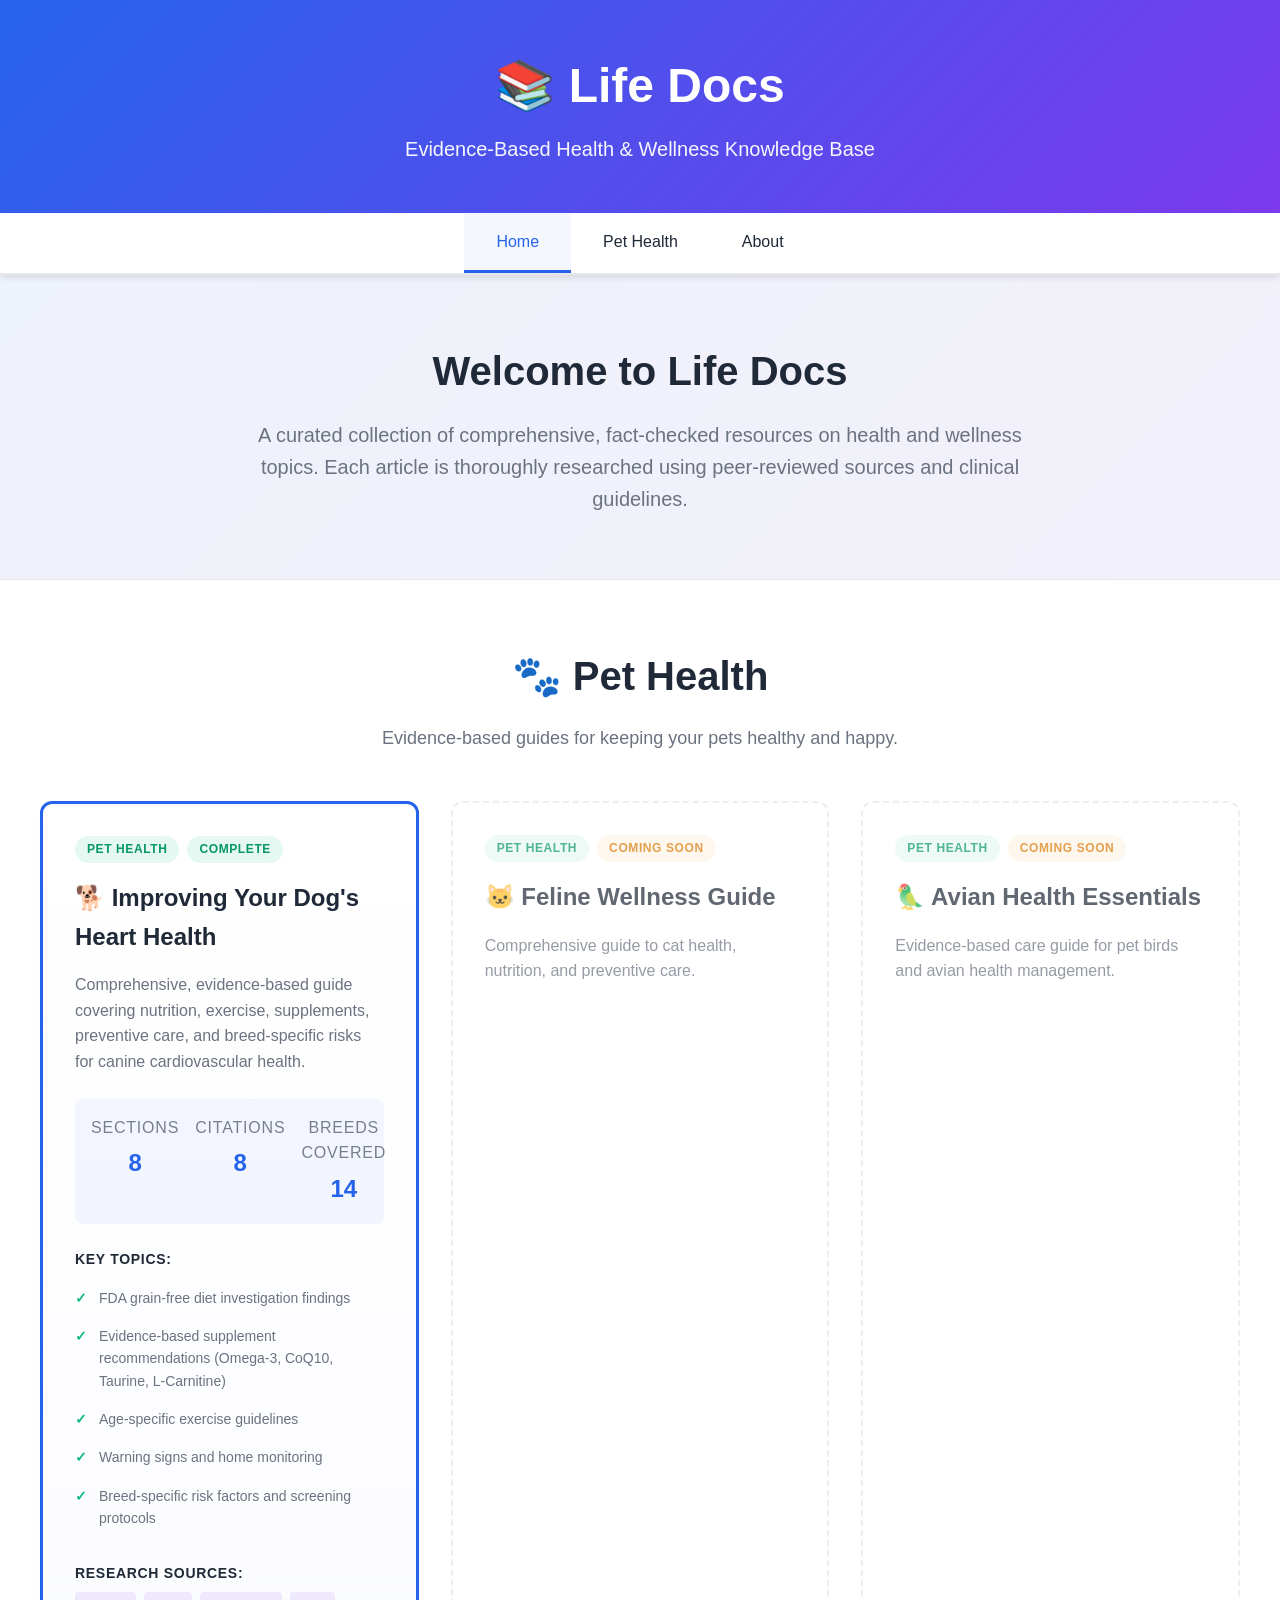
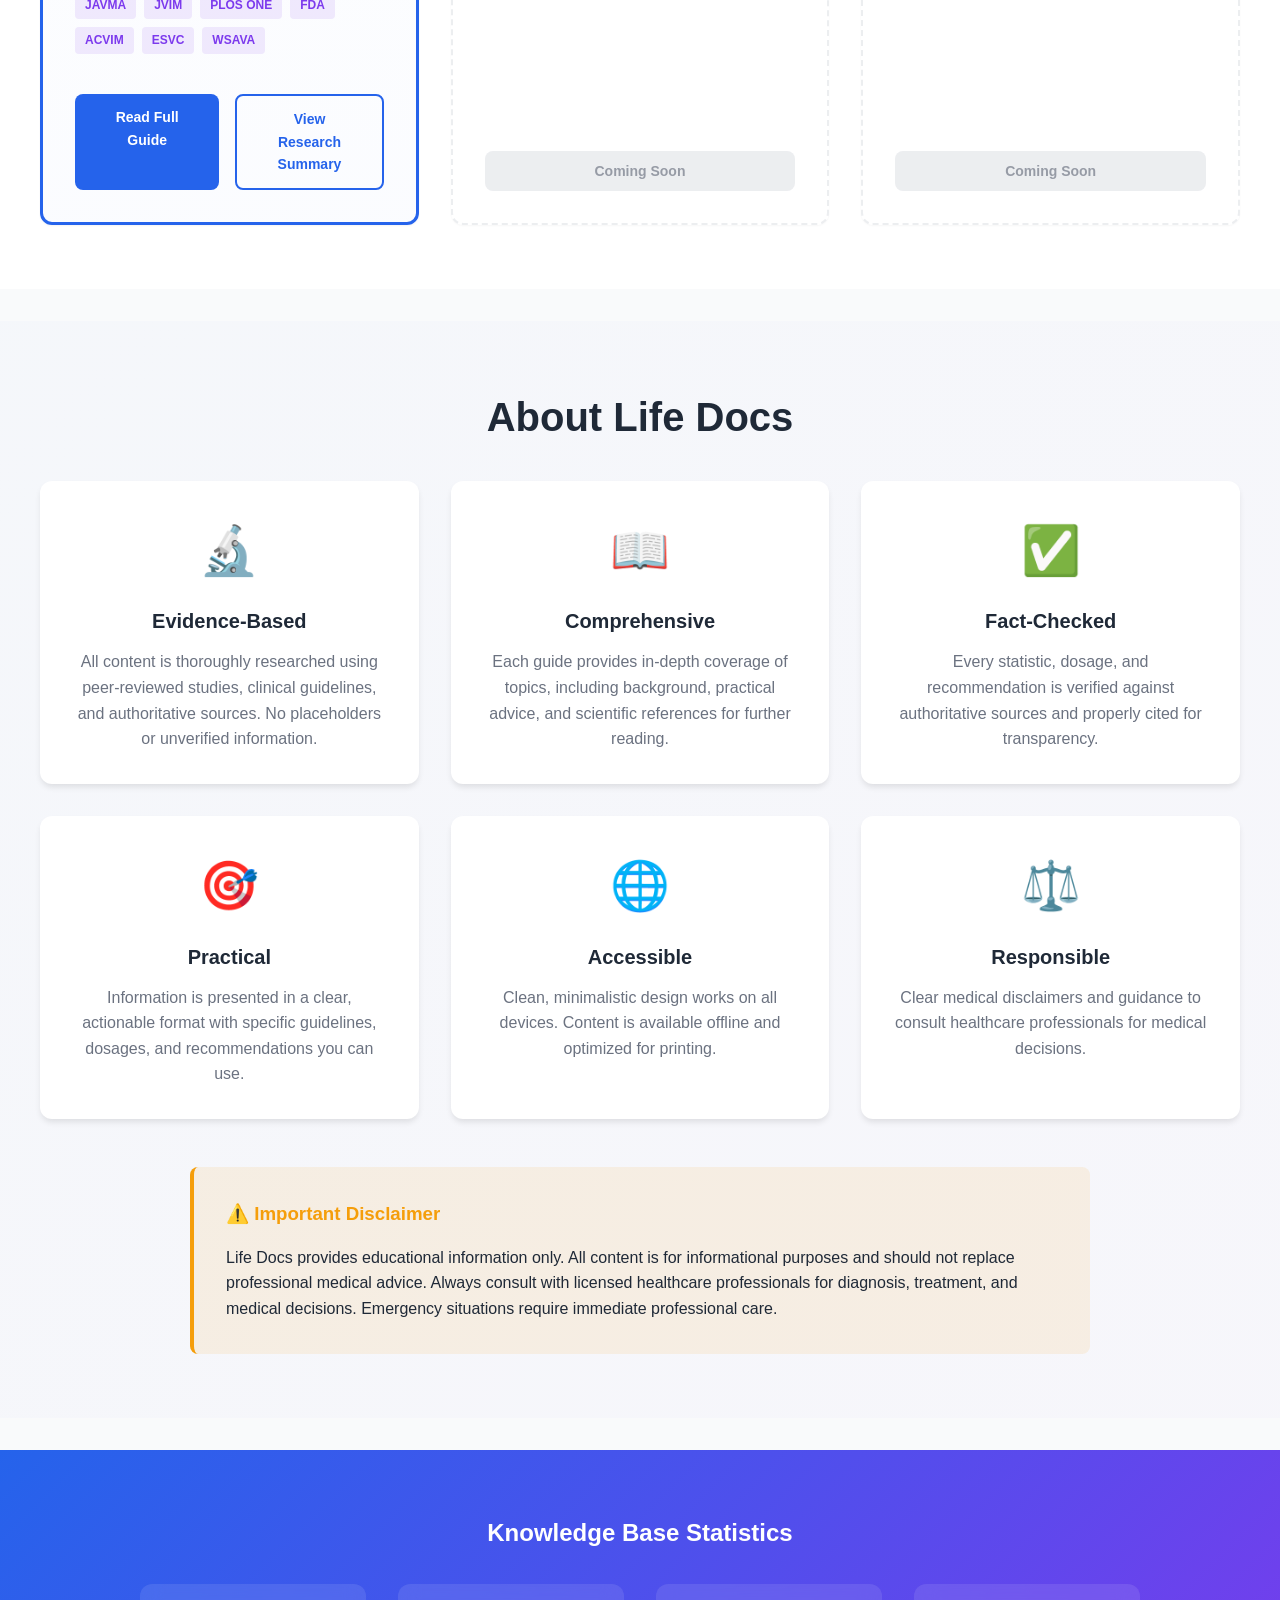
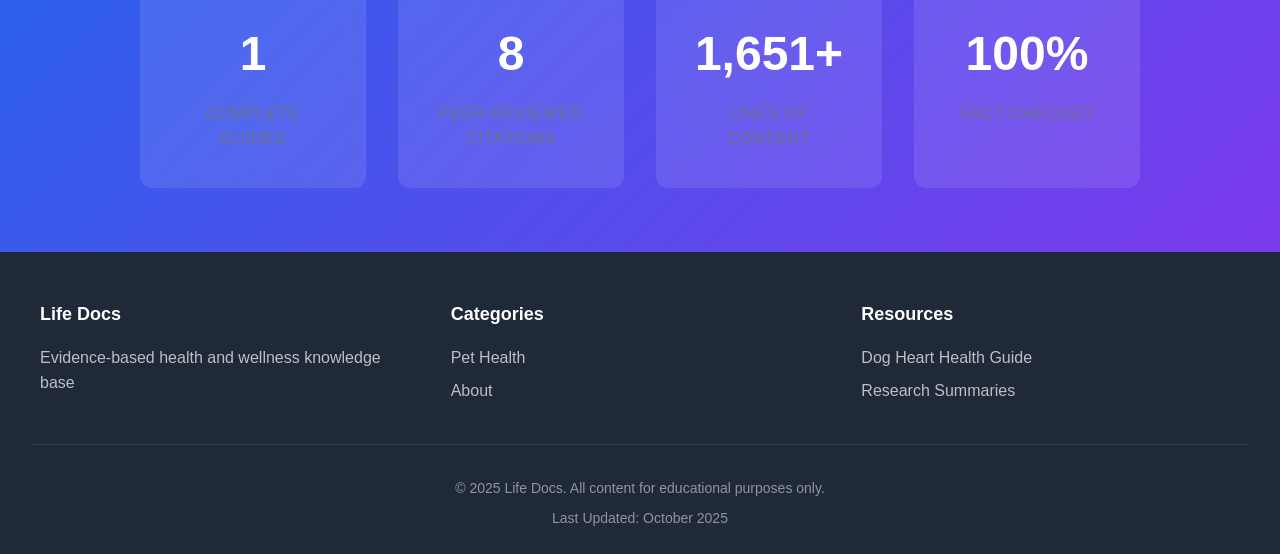
==== index.html @ c9ad9a9a "Add wiki-style homepage and GitHub Pages deployment workflow Co-authored-by: coder-bat <43714121+cod" ====
<!DOCTYPE html>
<html lang="en">
<head>
    <meta charset="UTF-8">
    <meta name="viewport" content="width=device-width, initial-scale=1.0">
    <title>Life Docs - Health & Wellness Knowledge Base</title>
    <link rel="stylesheet" href="wiki-styles.css">
</head>
<body>
    <header>
        <div class="header-content">
            <h1>📚 Life Docs</h1>
            <p class="tagline">Evidence-Based Health & Wellness Knowledge Base</p>
        </div>
    </header>

    <nav class="main-nav">
        <a href="#home" class="active">Home</a>
        <a href="#pet-health">Pet Health</a>
        <a href="#about">About</a>
    </nav>

    <main>
        <section id="home" class="hero">
            <div class="hero-content">
                <h2>Welcome to Life Docs</h2>
                <p>A curated collection of comprehensive, fact-checked resources on health and wellness topics. Each article is thoroughly researched using peer-reviewed sources and clinical guidelines.</p>
            </div>
        </section>

        <section id="pet-health" class="content-section">
            <h2>🐾 Pet Health</h2>
            <p class="section-intro">Evidence-based guides for keeping your pets healthy and happy.</p>
            
            <div class="wiki-grid">
                <article class="wiki-card featured">
                    <div class="card-header">
                        <span class="category-badge pet-health">Pet Health</span>
                        <span class="status-badge complete">Complete</span>
                    </div>
                    <h3>🐕 Improving Your Dog's Heart Health</h3>
                    <p class="card-description">
                        Comprehensive, evidence-based guide covering nutrition, exercise, supplements, preventive care, and breed-specific risks for canine cardiovascular health.
                    </p>
                    
                    <div class="card-stats">
                        <div class="stat">
                            <span class="stat-label">Sections</span>
                            <span class="stat-value">8</span>
                        </div>
                        <div class="stat">
                            <span class="stat-label">Citations</span>
                            <span class="stat-value">8</span>
                        </div>
                        <div class="stat">
                            <span class="stat-label">Breeds Covered</span>
                            <span class="stat-value">14</span>
                        </div>
                    </div>

                    <div class="card-highlights">
                        <h4>Key Topics:</h4>
                        <ul>
                            <li>FDA grain-free diet investigation findings</li>
                            <li>Evidence-based supplement recommendations (Omega-3, CoQ10, Taurine, L-Carnitine)</li>
                            <li>Age-specific exercise guidelines</li>
                            <li>Warning signs and home monitoring</li>
                            <li>Breed-specific risk factors and screening protocols</li>
                        </ul>
                    </div>

                    <div class="card-sources">
                        <h4>Research Sources:</h4>
                        <div class="source-tags">
                            <span class="source-tag">JAVMA</span>
                            <span class="source-tag">JVIM</span>
                            <span class="source-tag">PLOS ONE</span>
                            <span class="source-tag">FDA</span>
                            <span class="source-tag">ACVIM</span>
                            <span class="source-tag">ESVC</span>
                            <span class="source-tag">WSAVA</span>
                        </div>
                    </div>

                    <div class="card-actions">
                        <a href="dog-heart-health/index.html" class="btn btn-primary">Read Full Guide</a>
                        <a href="dog-heart-health/RESEARCH_SUMMARY.md" class="btn btn-secondary">View Research Summary</a>
                    </div>
                </article>

                <!-- Placeholder cards for future content -->
                <article class="wiki-card placeholder">
                    <div class="card-header">
                        <span class="category-badge pet-health">Pet Health</span>
                        <span class="status-badge upcoming">Coming Soon</span>
                    </div>
                    <h3>🐱 Feline Wellness Guide</h3>
                    <p class="card-description">
                        Comprehensive guide to cat health, nutrition, and preventive care.
                    </p>
                    <div class="card-actions">
                        <button class="btn btn-disabled" disabled>Coming Soon</button>
                    </div>
                </article>

                <article class="wiki-card placeholder">
                    <div class="card-header">
                        <span class="category-badge pet-health">Pet Health</span>
                        <span class="status-badge upcoming">Coming Soon</span>
                    </div>
                    <h3>🦜 Avian Health Essentials</h3>
                    <p class="card-description">
                        Evidence-based care guide for pet birds and avian health management.
                    </p>
                    <div class="card-actions">
                        <button class="btn btn-disabled" disabled>Coming Soon</button>
                    </div>
                </article>
            </div>
        </section>

        <section id="about" class="content-section about-section">
            <h2>About Life Docs</h2>
            
            <div class="about-grid">
                <div class="about-card">
                    <div class="about-icon">🔬</div>
                    <h3>Evidence-Based</h3>
                    <p>All content is thoroughly researched using peer-reviewed studies, clinical guidelines, and authoritative sources. No placeholders or unverified information.</p>
                </div>

                <div class="about-card">
                    <div class="about-icon">📖</div>
                    <h3>Comprehensive</h3>
                    <p>Each guide provides in-depth coverage of topics, including background, practical advice, and scientific references for further reading.</p>
                </div>

                <div class="about-card">
                    <div class="about-icon">✅</div>
                    <h3>Fact-Checked</h3>
                    <p>Every statistic, dosage, and recommendation is verified against authoritative sources and properly cited for transparency.</p>
                </div>

                <div class="about-card">
                    <div class="about-icon">🎯</div>
                    <h3>Practical</h3>
                    <p>Information is presented in a clear, actionable format with specific guidelines, dosages, and recommendations you can use.</p>
                </div>

                <div class="about-card">
                    <div class="about-icon">🌐</div>
                    <h3>Accessible</h3>
                    <p>Clean, minimalistic design works on all devices. Content is available offline and optimized for printing.</p>
                </div>

                <div class="about-card">
                    <div class="about-icon">⚖️</div>
                    <h3>Responsible</h3>
                    <p>Clear medical disclaimers and guidance to consult healthcare professionals for medical decisions.</p>
                </div>
            </div>

            <div class="about-disclaimer">
                <h3>⚠️ Important Disclaimer</h3>
                <p>Life Docs provides educational information only. All content is for informational purposes and should not replace professional medical advice. Always consult with licensed healthcare professionals for diagnosis, treatment, and medical decisions. Emergency situations require immediate professional care.</p>
            </div>
        </section>

        <section class="stats-section">
            <h2>Knowledge Base Statistics</h2>
            <div class="stats-grid">
                <div class="stat-card">
                    <div class="stat-number">1</div>
                    <div class="stat-label">Complete Guides</div>
                </div>
                <div class="stat-card">
                    <div class="stat-number">8</div>
                    <div class="stat-label">Peer-Reviewed Citations</div>
                </div>
                <div class="stat-card">
                    <div class="stat-number">1,651+</div>
                    <div class="stat-label">Lines of Content</div>
                </div>
                <div class="stat-card">
                    <div class="stat-number">100%</div>
                    <div class="stat-label">Fact-Checked</div>
                </div>
            </div>
        </section>
    </main>

    <footer>
        <div class="footer-content">
            <div class="footer-section">
                <h4>Life Docs</h4>
                <p>Evidence-based health and wellness knowledge base</p>
            </div>
            <div class="footer-section">
                <h4>Categories</h4>
                <ul>
                    <li><a href="#pet-health">Pet Health</a></li>
                    <li><a href="#about">About</a></li>
                </ul>
            </div>
            <div class="footer-section">
                <h4>Resources</h4>
                <ul>
                    <li><a href="dog-heart-health/index.html">Dog Heart Health Guide</a></li>
                    <li><a href="dog-heart-health/RESEARCH_SUMMARY.md">Research Summaries</a></li>
                </ul>
            </div>
        </div>
        <div class="footer-bottom">
            <p>&copy; 2025 Life Docs. All content for educational purposes only.</p>
            <p>Last Updated: October 2025</p>
        </div>
    </footer>
</body>
</html>
---- wiki-styles.css ----
/* Global Styles */
* {
    margin: 0;
    padding: 0;
    box-sizing: border-box;
}

:root {
    --primary-color: #2563eb;
    --primary-dark: #1e40af;
    --secondary-color: #7c3aed;
    --accent-color: #10b981;
    --warning-color: #f59e0b;
    --danger-color: #ef4444;
    --text-color: #1f2937;
    --text-light: #6b7280;
    --bg-color: #f9fafb;
    --white: #ffffff;
    --border-color: #e5e7eb;
    --shadow-sm: 0 1px 2px 0 rgba(0, 0, 0, 0.05);
    --shadow-md: 0 4px 6px -1px rgba(0, 0, 0, 0.1);
    --shadow-lg: 0 10px 15px -3px rgba(0, 0, 0, 0.1);
    --shadow-xl: 0 20px 25px -5px rgba(0, 0, 0, 0.1);
}

body {
    font-family: -apple-system, BlinkMacSystemFont, 'Segoe UI', Roboto, 'Helvetica Neue', Arial, sans-serif;
    line-height: 1.6;
    color: var(--text-color);
    background-color: var(--bg-color);
    font-size: 16px;
}

/* Header */
header {
    background: linear-gradient(135deg, var(--primary-color), var(--secondary-color));
    color: var(--white);
    padding: 3rem 2rem;
    text-align: center;
    box-shadow: var(--shadow-lg);
}

.header-content h1 {
    font-size: 3rem;
    margin-bottom: 0.5rem;
    font-weight: 700;
}

.tagline {
    font-size: 1.25rem;
    opacity: 0.95;
    font-weight: 300;
}

/* Navigation */
.main-nav {
    background-color: var(--white);
    padding: 0;
    box-shadow: var(--shadow-md);
    position: sticky;
    top: 0;
    z-index: 100;
    display: flex;
    justify-content: center;
    border-bottom: 2px solid var(--border-color);
}

.main-nav a {
    color: var(--text-color);
    text-decoration: none;
    padding: 1rem 2rem;
    border-bottom: 3px solid transparent;
    transition: all 0.3s ease;
    font-weight: 500;
}

.main-nav a:hover,
.main-nav a.active {
    color: var(--primary-color);
    border-bottom-color: var(--primary-color);
    background-color: rgba(37, 99, 235, 0.05);
}

/* Main Content */
main {
    max-width: 1400px;
    margin: 0 auto;
    padding: 0;
}

/* Hero Section */
.hero {
    background: linear-gradient(135deg, rgba(37, 99, 235, 0.05), rgba(124, 58, 237, 0.05));
    padding: 4rem 2rem;
    text-align: center;
    border-bottom: 1px solid var(--border-color);
}

.hero-content h2 {
    font-size: 2.5rem;
    color: var(--text-color);
    margin-bottom: 1rem;
}

.hero-content p {
    font-size: 1.25rem;
    color: var(--text-light);
    max-width: 800px;
    margin: 0 auto;
}

/* Content Sections */
.content-section {
    padding: 4rem 2rem;
    background-color: var(--white);
    margin-bottom: 2rem;
}

.content-section h2 {
    font-size: 2.5rem;
    color: var(--text-color);
    margin-bottom: 1rem;
    text-align: center;
}

.section-intro {
    text-align: center;
    font-size: 1.125rem;
    color: var(--text-light);
    margin-bottom: 3rem;
    max-width: 800px;
    margin-left: auto;
    margin-right: auto;
}

/* Wiki Grid */
.wiki-grid {
    display: grid;
    grid-template-columns: repeat(auto-fit, minmax(350px, 1fr));
    gap: 2rem;
    max-width: 1200px;
    margin: 0 auto;
}

/* Wiki Cards */
.wiki-card {
    background-color: var(--white);
    border: 2px solid var(--border-color);
    border-radius: 12px;
    padding: 2rem;
    transition: all 0.3s ease;
    box-shadow: var(--shadow-sm);
    display: flex;
    flex-direction: column;
}

.wiki-card:hover {
    transform: translateY(-5px);
    box-shadow: var(--shadow-xl);
    border-color: var(--primary-color);
}

.wiki-card.featured {
    border-color: var(--primary-color);
    border-width: 3px;
    background: linear-gradient(to bottom, var(--white), rgba(37, 99, 235, 0.02));
}

.wiki-card.placeholder {
    opacity: 0.7;
    border-style: dashed;
}

.wiki-card.placeholder:hover {
    transform: none;
}

/* Card Header */
.card-header {
    display: flex;
    gap: 0.5rem;
    margin-bottom: 1rem;
    flex-wrap: wrap;
}

.category-badge,
.status-badge {
    display: inline-block;
    padding: 0.25rem 0.75rem;
    border-radius: 9999px;
    font-size: 0.75rem;
    font-weight: 600;
    text-transform: uppercase;
    letter-spacing: 0.05em;
}

.category-badge.pet-health {
    background-color: rgba(16, 185, 129, 0.1);
    color: #059669;
}

.status-badge.complete {
    background-color: rgba(16, 185, 129, 0.1);
    color: #059669;
}

.status-badge.upcoming {
    background-color: rgba(245, 158, 11, 0.1);
    color: #d97706;
}

/* Card Content */
.wiki-card h3 {
    font-size: 1.5rem;
    color: var(--text-color);
    margin-bottom: 1rem;
}

.card-description {
    color: var(--text-light);
    margin-bottom: 1.5rem;
    line-height: 1.6;
}

/* Card Stats */
.card-stats {
    display: grid;
    grid-template-columns: repeat(3, 1fr);
    gap: 1rem;
    margin-bottom: 1.5rem;
    padding: 1rem;
    background-color: rgba(37, 99, 235, 0.05);
    border-radius: 8px;
}

.stat {
    text-align: center;
}

.stat-label {
    display: block;
    font-size: 0.75rem;
    color: var(--text-light);
    text-transform: uppercase;
    letter-spacing: 0.05em;
    margin-bottom: 0.25rem;
}

.stat-value {
    display: block;
    font-size: 1.5rem;
    font-weight: 700;
    color: var(--primary-color);
}

/* Card Highlights */
.card-highlights {
    margin-bottom: 1.5rem;
}

.card-highlights h4 {
    font-size: 0.875rem;
    color: var(--text-color);
    margin-bottom: 0.5rem;
    text-transform: uppercase;
    letter-spacing: 0.05em;
}

.card-highlights ul {
    list-style: none;
    padding: 0;
}

.card-highlights li {
    padding: 0.5rem 0;
    padding-left: 1.5rem;
    position: relative;
    color: var(--text-light);
    font-size: 0.875rem;
}

.card-highlights li::before {
    content: "✓";
    position: absolute;
    left: 0;
    color: var(--accent-color);
    font-weight: 700;
}

/* Card Sources */
.card-sources {
    margin-bottom: 1.5rem;
}

.card-sources h4 {
    font-size: 0.875rem;
    color: var(--text-color);
    margin-bottom: 0.5rem;
    text-transform: uppercase;
    letter-spacing: 0.05em;
}

.source-tags {
    display: flex;
    flex-wrap: wrap;
    gap: 0.5rem;
}

.source-tag {
    display: inline-block;
    padding: 0.25rem 0.625rem;
    background-color: rgba(124, 58, 237, 0.1);
    color: var(--secondary-color);
    border-radius: 4px;
    font-size: 0.75rem;
    font-weight: 600;
}

/* Card Actions */
.card-actions {
    display: flex;
    gap: 1rem;
    margin-top: auto;
    padding-top: 1rem;
}

.btn {
    flex: 1;
    padding: 0.75rem 1.5rem;
    border-radius: 8px;
    text-decoration: none;
    text-align: center;
    font-weight: 600;
    transition: all 0.3s ease;
    border: none;
    cursor: pointer;
    font-size: 0.875rem;
}

.btn-primary {
    background-color: var(--primary-color);
    color: var(--white);
}

.btn-primary:hover {
    background-color: var(--primary-dark);
    transform: translateY(-2px);
    box-shadow: var(--shadow-md);
}

.btn-secondary {
    background-color: transparent;
    color: var(--primary-color);
    border: 2px solid var(--primary-color);
}

.btn-secondary:hover {
    background-color: var(--primary-color);
    color: var(--white);
}

.btn-disabled {
    background-color: var(--border-color);
    color: var(--text-light);
    cursor: not-allowed;
}

/* About Section */
.about-section {
    background: linear-gradient(135deg, rgba(37, 99, 235, 0.02), rgba(124, 58, 237, 0.02));
}

.about-grid {
    display: grid;
    grid-template-columns: repeat(auto-fit, minmax(300px, 1fr));
    gap: 2rem;
    max-width: 1200px;
    margin: 2rem auto;
}

.about-card {
    background-color: var(--white);
    padding: 2rem;
    border-radius: 12px;
    text-align: center;
    box-shadow: var(--shadow-md);
    transition: all 0.3s ease;
}

.about-card:hover {
    transform: translateY(-5px);
    box-shadow: var(--shadow-xl);
}

.about-icon {
    font-size: 3rem;
    margin-bottom: 1rem;
}

.about-card h3 {
    font-size: 1.25rem;
    color: var(--text-color);
    margin-bottom: 0.75rem;
}

.about-card p {
    color: var(--text-light);
    line-height: 1.6;
}

.about-disclaimer {
    max-width: 900px;
    margin: 3rem auto 0;
    padding: 2rem;
    background-color: rgba(245, 158, 11, 0.1);
    border-left: 4px solid var(--warning-color);
    border-radius: 8px;
}

.about-disclaimer h3 {
    color: var(--warning-color);
    margin-bottom: 1rem;
}

.about-disclaimer p {
    color: var(--text-color);
    line-height: 1.6;
}

/* Stats Section */
.stats-section {
    padding: 4rem 2rem;
    background: linear-gradient(135deg, var(--primary-color), var(--secondary-color));
    color: var(--white);
    text-align: center;
}

.stats-section h2 {
    color: var(--white);
    margin-bottom: 2rem;
}

.stats-grid {
    display: grid;
    grid-template-columns: repeat(auto-fit, minmax(200px, 1fr));
    gap: 2rem;
    max-width: 1000px;
    margin: 0 auto;
}

.stat-card {
    background-color: rgba(255, 255, 255, 0.1);
    padding: 2rem;
    border-radius: 12px;
    backdrop-filter: blur(10px);
    transition: all 0.3s ease;
}

.stat-card:hover {
    background-color: rgba(255, 255, 255, 0.2);
    transform: translateY(-5px);
}

.stat-number {
    font-size: 3rem;
    font-weight: 700;
    margin-bottom: 0.5rem;
}

.stat-label {
    font-size: 1rem;
    opacity: 0.9;
}

/* Footer */
footer {
    background-color: var(--text-color);
    color: var(--white);
    padding: 3rem 2rem 1rem;
}

.footer-content {
    display: grid;
    grid-template-columns: repeat(auto-fit, minmax(250px, 1fr));
    gap: 2rem;
    max-width: 1200px;
    margin: 0 auto 2rem;
}

.footer-section h4 {
    font-size: 1.125rem;
    margin-bottom: 1rem;
    color: var(--white);
}

.footer-section p {
    color: rgba(255, 255, 255, 0.7);
    line-height: 1.6;
}

.footer-section ul {
    list-style: none;
    padding: 0;
}

.footer-section li {
    margin-bottom: 0.5rem;
}

.footer-section a {
    color: rgba(255, 255, 255, 0.7);
    text-decoration: none;
    transition: color 0.3s ease;
}

.footer-section a:hover {
    color: var(--white);
}

.footer-bottom {
    text-align: center;
    padding-top: 2rem;
    border-top: 1px solid rgba(255, 255, 255, 0.1);
}

.footer-bottom p {
    color: rgba(255, 255, 255, 0.5);
    font-size: 0.875rem;
    margin-bottom: 0.5rem;
}

/* Responsive Design */
@media (max-width: 768px) {
    .header-content h1 {
        font-size: 2rem;
    }

    .tagline {
        font-size: 1rem;
    }

    .main-nav {
        flex-direction: column;
    }

    .main-nav a {
        text-align: center;
        border-bottom: 1px solid var(--border-color);
    }

    .hero-content h2 {
        font-size: 2rem;
    }

    .hero-content p {
        font-size: 1rem;
    }

    .content-section {
        padding: 2rem 1rem;
    }

    .content-section h2 {
        font-size: 2rem;
    }

    .wiki-grid {
        grid-template-columns: 1fr;
    }

    .card-stats {
        grid-template-columns: 1fr;
    }

    .card-actions {
        flex-direction: column;
    }

    .about-grid {
        grid-template-columns: 1fr;
    }

    .stats-grid {
        grid-template-columns: repeat(2, 1fr);
    }

    .footer-content {
        grid-template-columns: 1fr;
    }
}

@media (max-width: 480px) {
    .header-content h1 {
        font-size: 1.75rem;
    }

    .hero {
        padding: 2rem 1rem;
    }

    .stats-grid {
        grid-template-columns: 1fr;
    }
}

/* Print Styles */
@media print {
    header,
    .main-nav,
    footer {
        display: none;
    }

    .wiki-card {
        page-break-inside: avoid;
        box-shadow: none;
        border: 1px solid var(--border-color);
    }
}
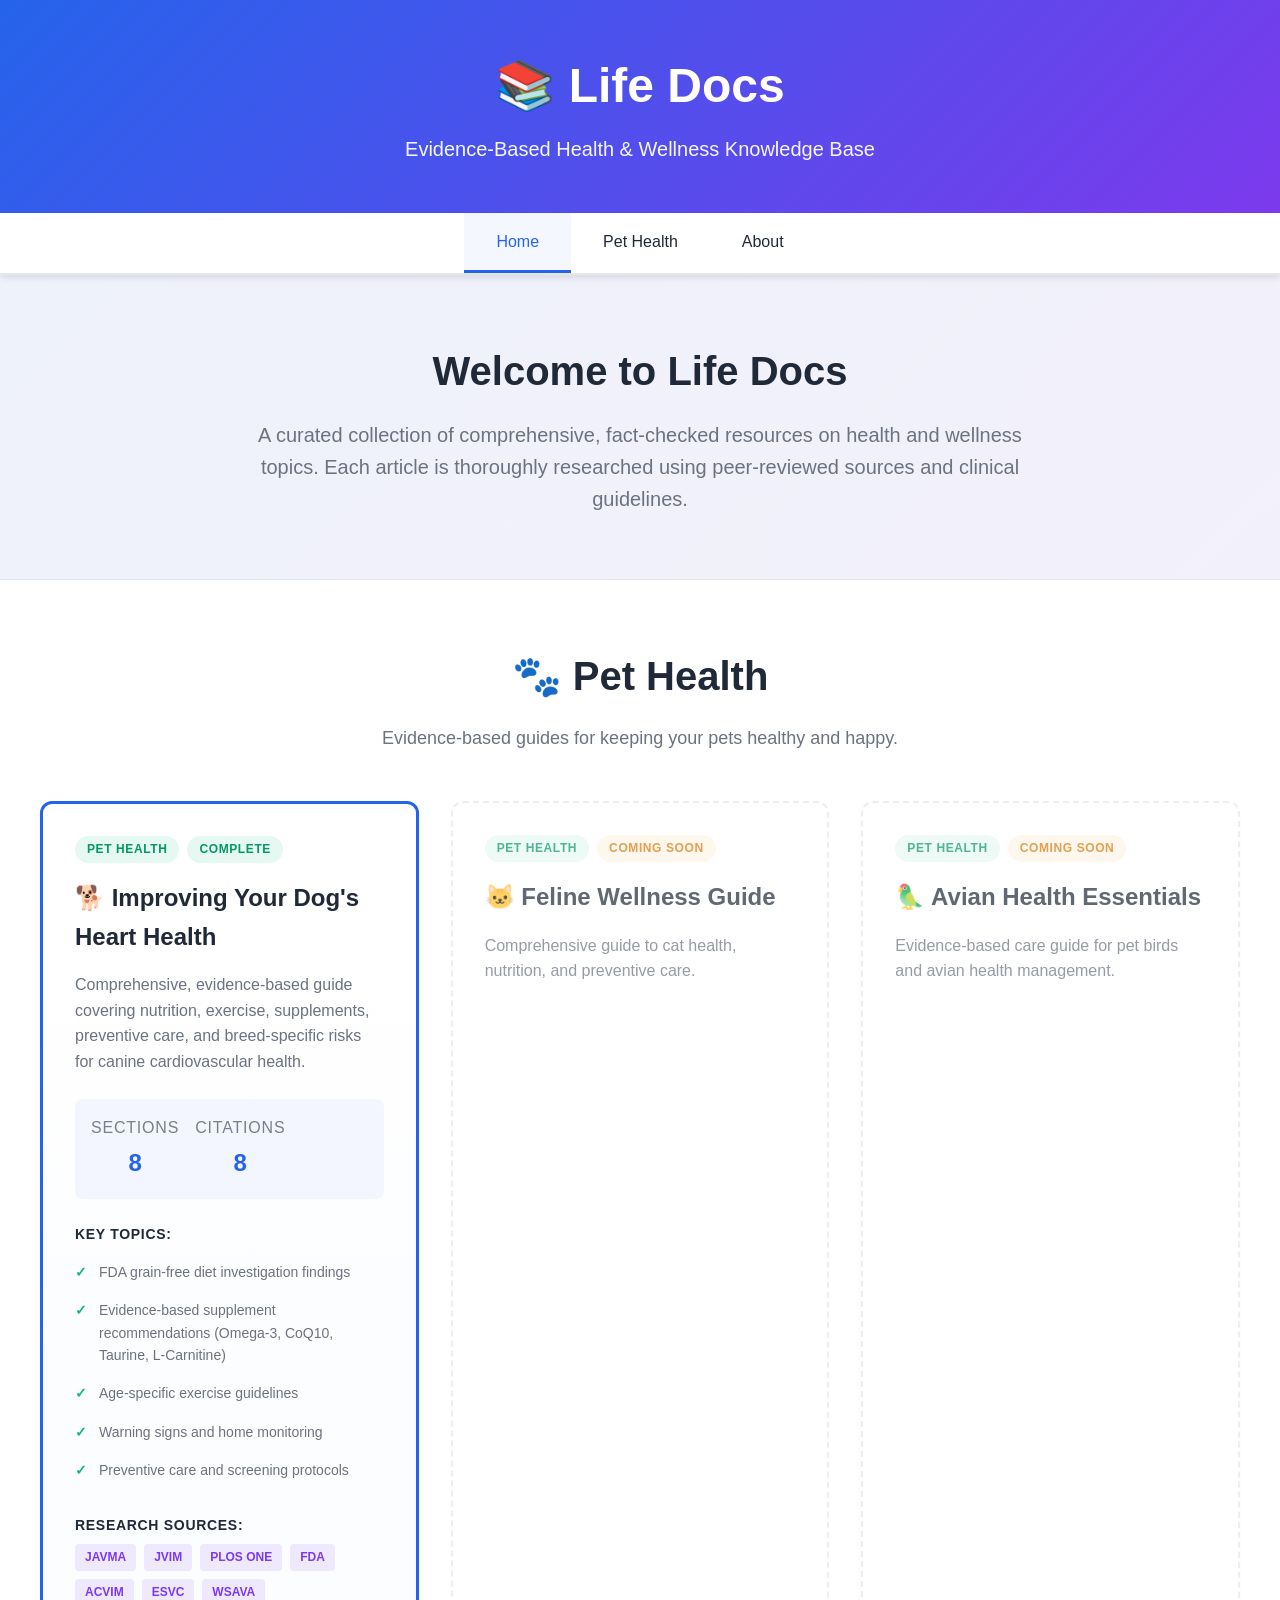
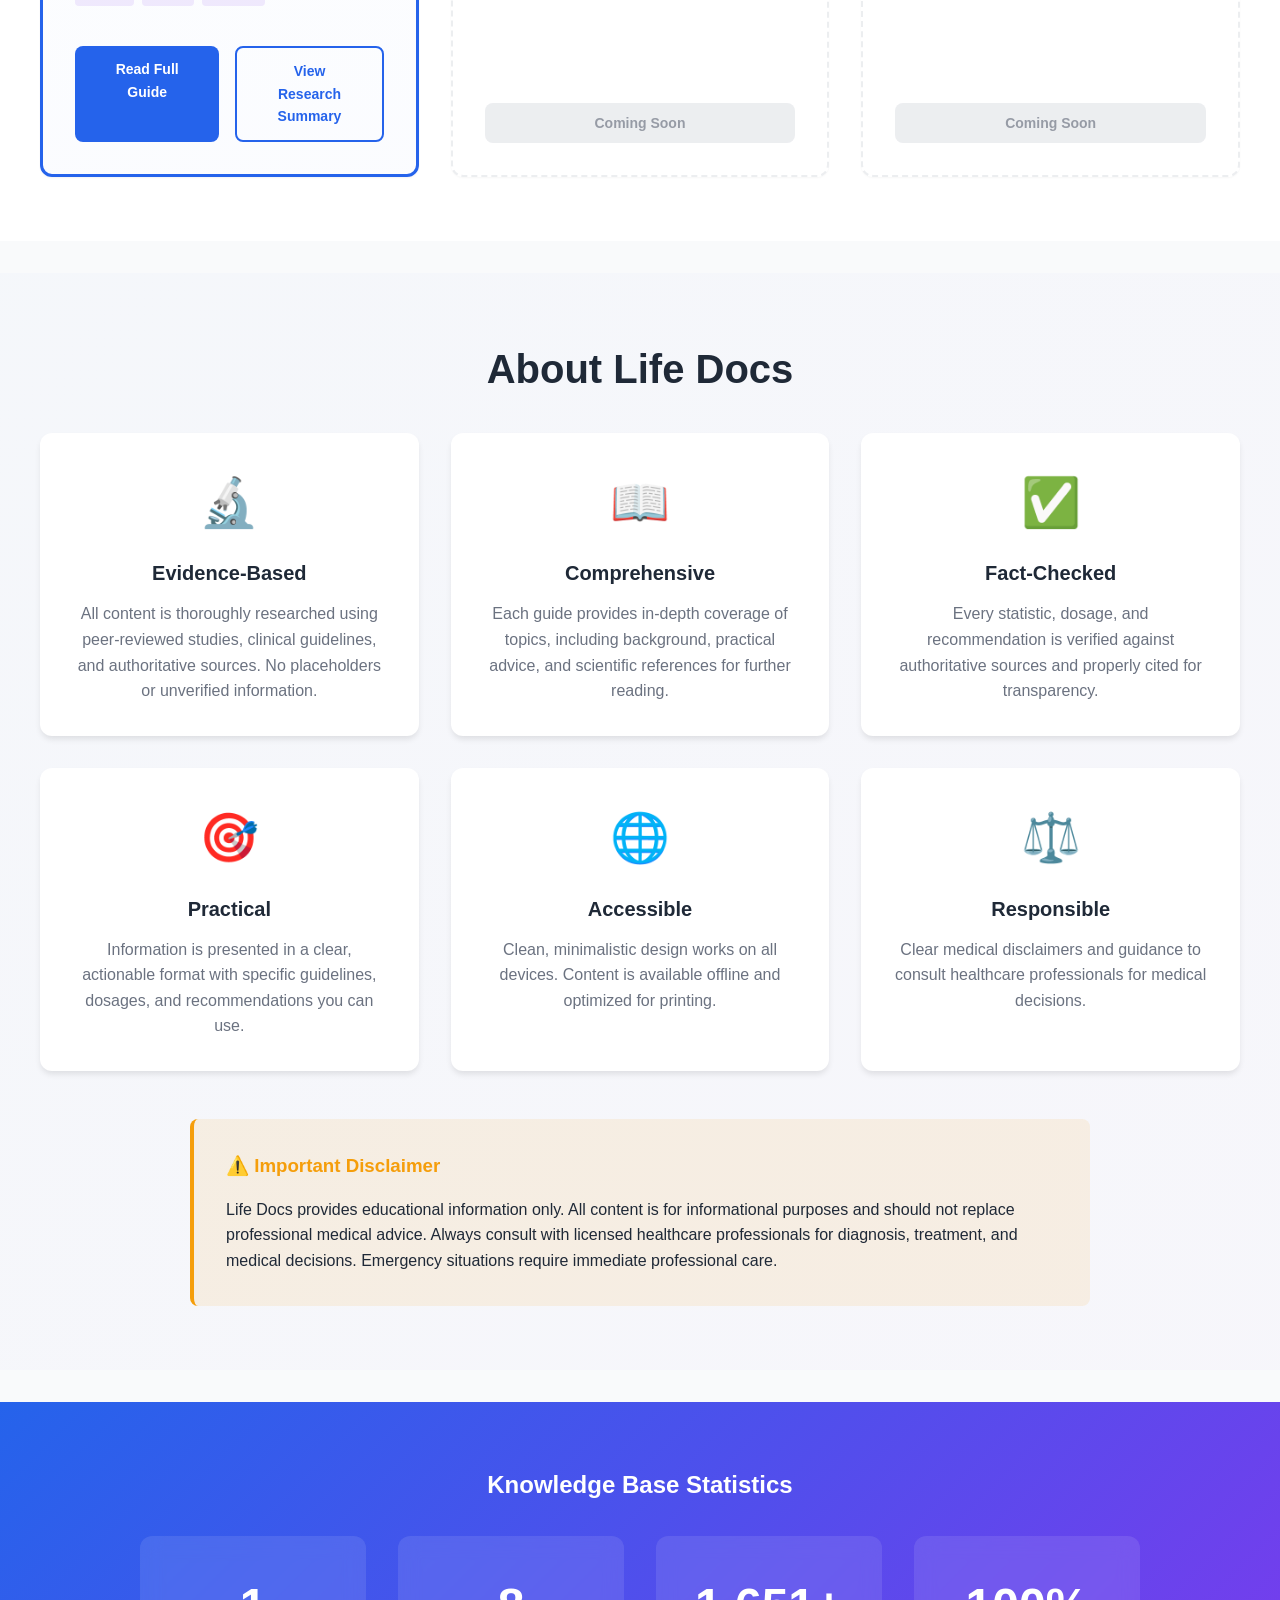
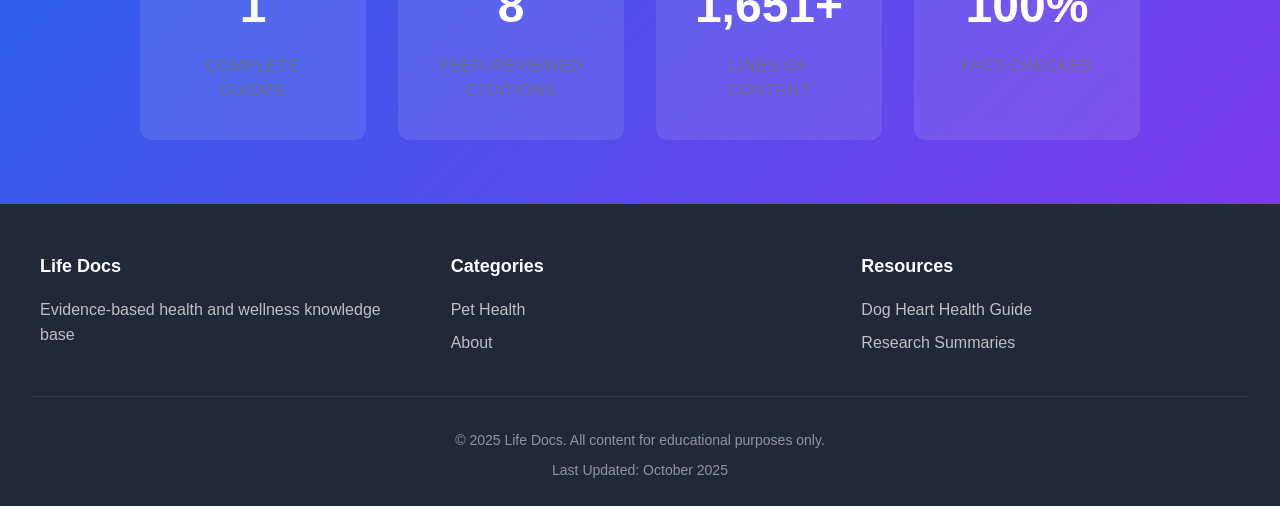
==== commit f264ee0c: "Remove 'Breeds at Higher Risk' section from all documentation Co-authored-by: coder-bat <43714121+co" ====
--- a/index.html
+++ b/index.html
@@ -52,10 +52,6 @@
                             <span class="stat-label">Citations</span>
                             <span class="stat-value">8</span>
                         </div>
-                        <div class="stat">
-                            <span class="stat-label">Breeds Covered</span>
-                            <span class="stat-value">14</span>
-                        </div>
                     </div>
 
                     <div class="card-highlights">
@@ -65,7 +61,7 @@
                             <li>Evidence-based supplement recommendations (Omega-3, CoQ10, Taurine, L-Carnitine)</li>
                             <li>Age-specific exercise guidelines</li>
                             <li>Warning signs and home monitoring</li>
-                            <li>Breed-specific risk factors and screening protocols</li>
+                            <li>Preventive care and screening protocols</li>
                         </ul>
                     </div>
 
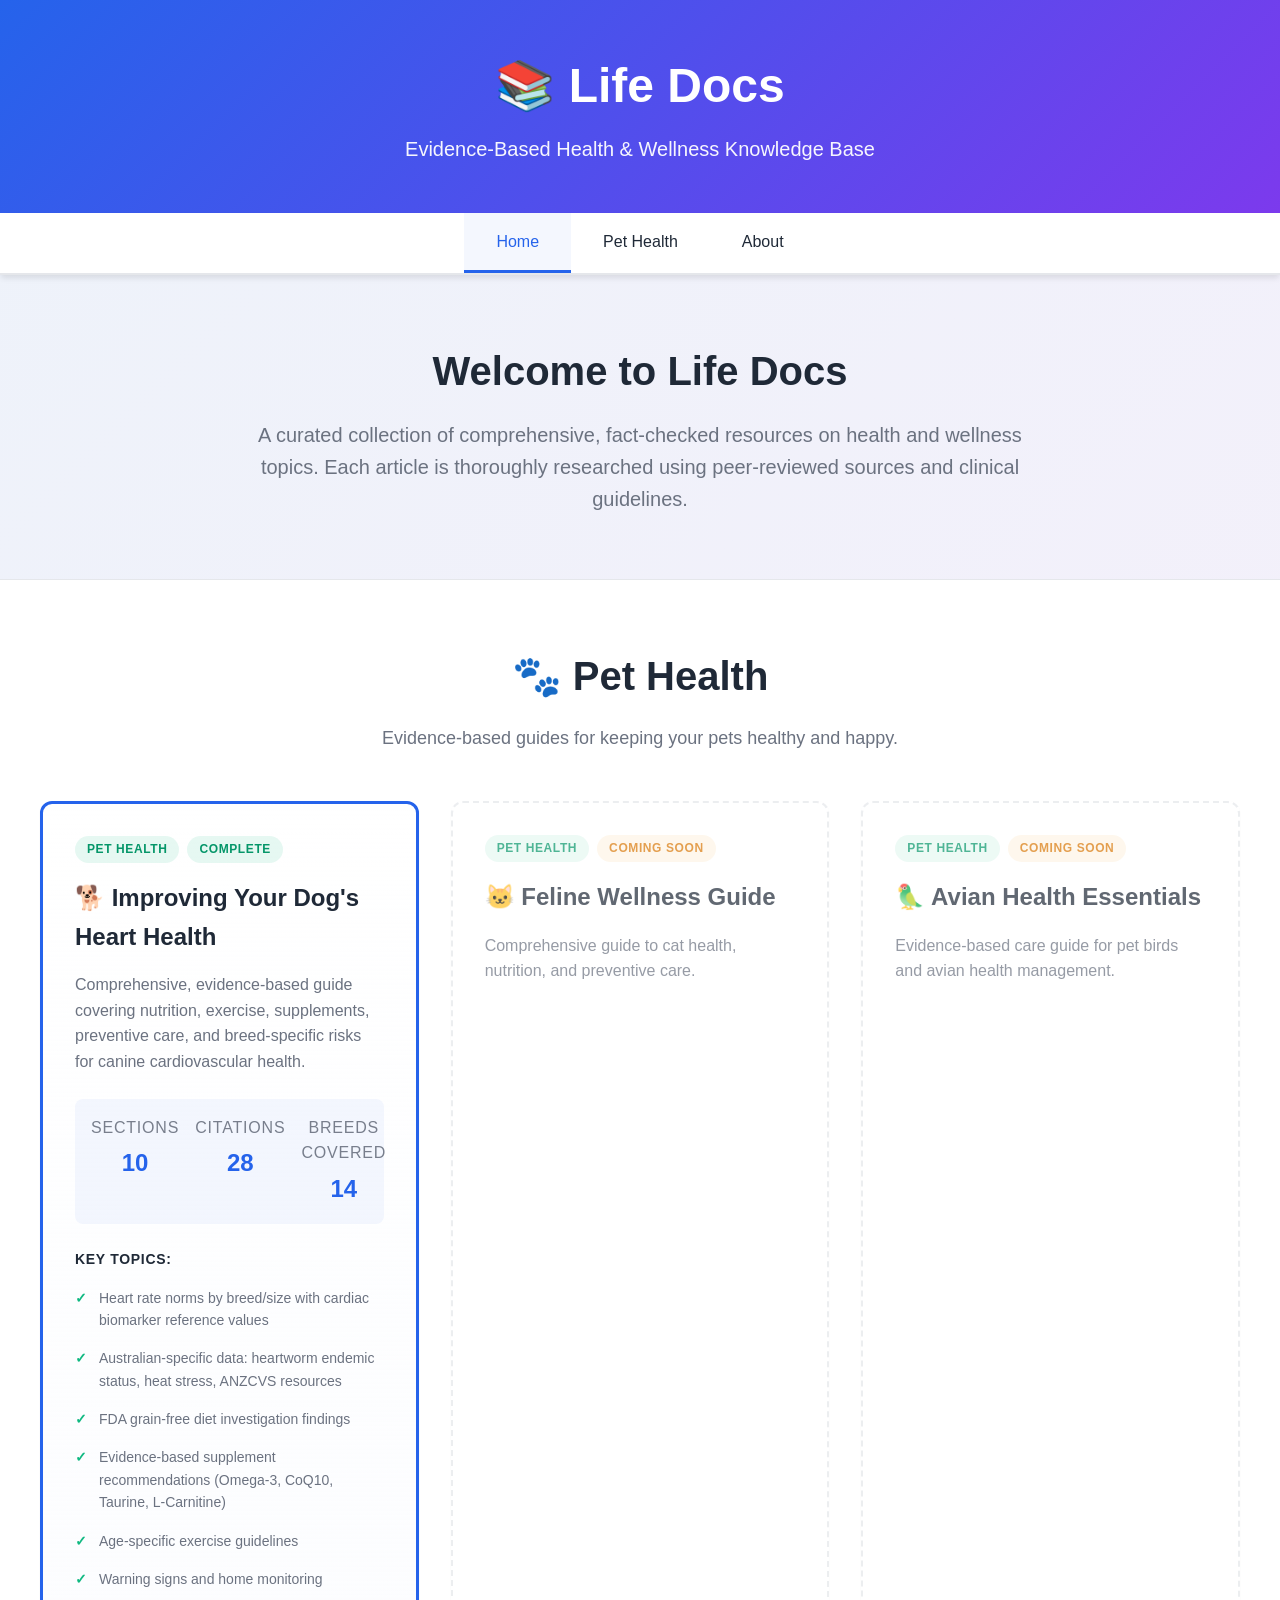
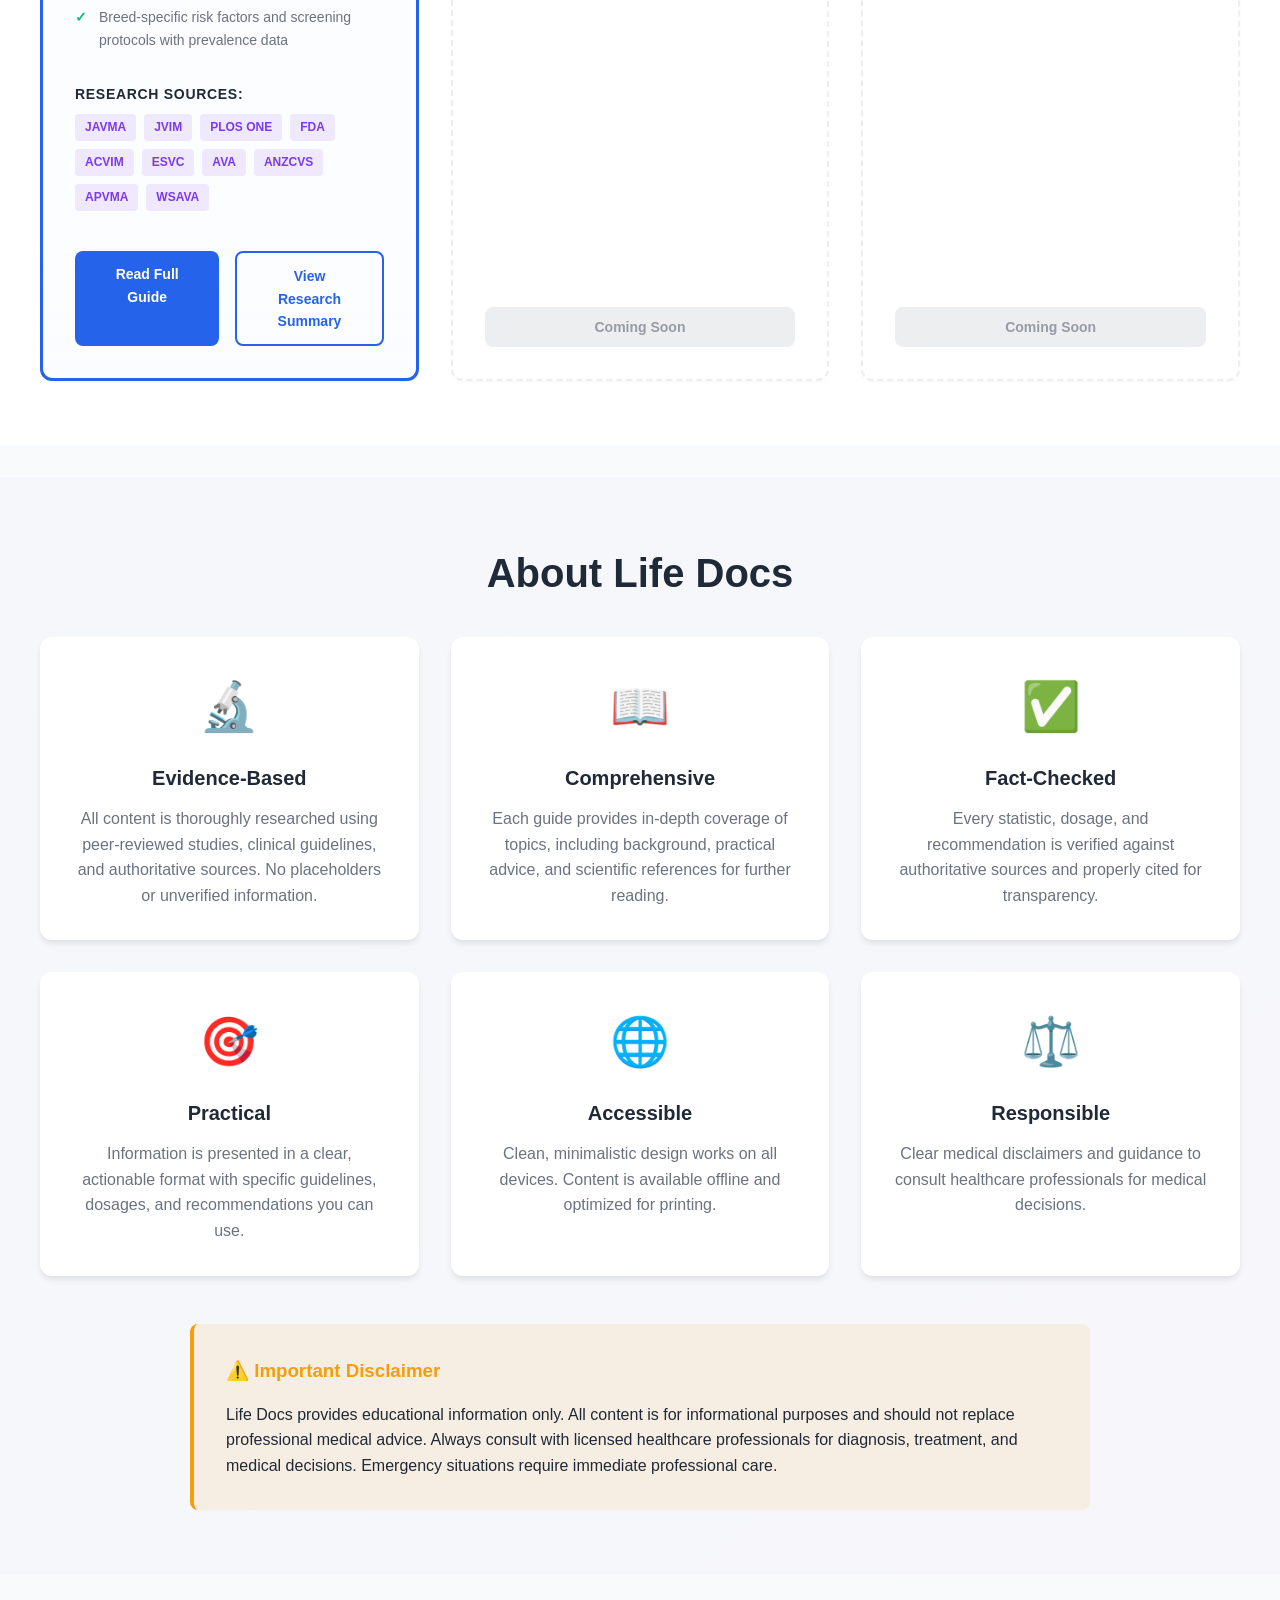
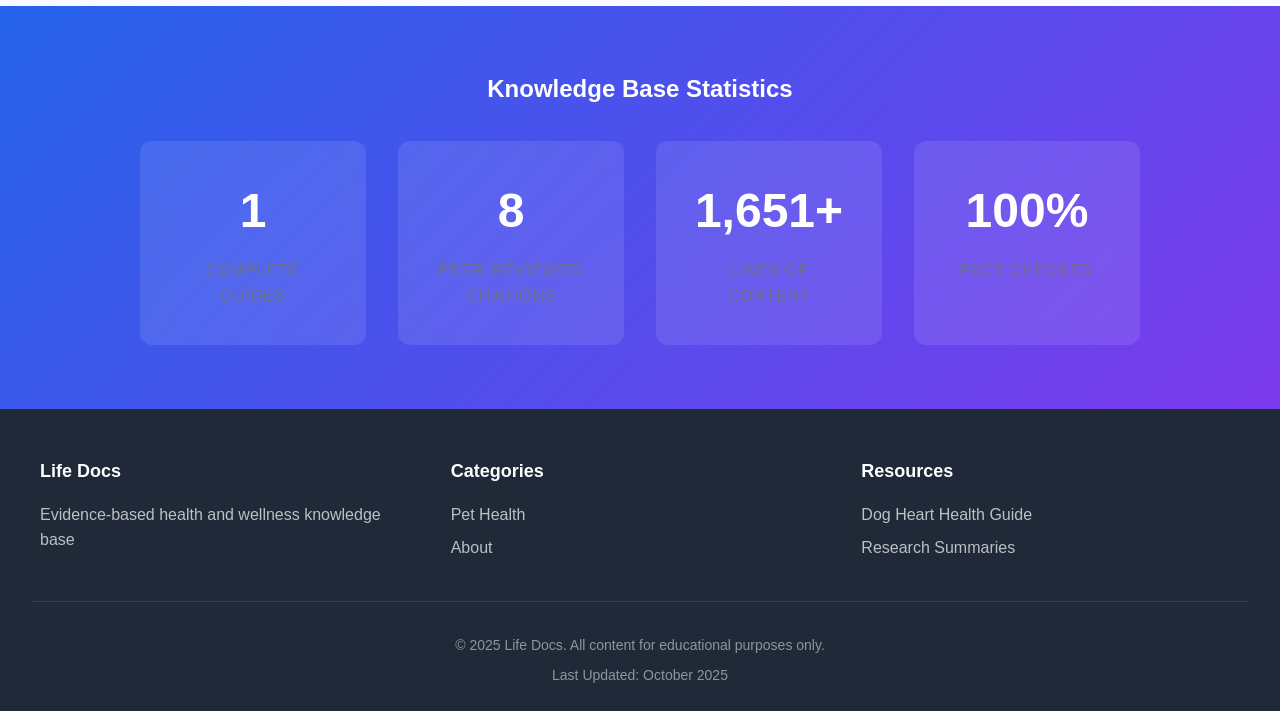
==== commit d15b4ef3: "Complete intensive research with heart rate data and Australian guidelines Co-authored-by: coder-bat" ====
--- a/index.html
+++ b/index.html
@@ -46,22 +46,28 @@
                     <div class="card-stats">
                         <div class="stat">
                             <span class="stat-label">Sections</span>
-                            <span class="stat-value">8</span>
+                            <span class="stat-value">10</span>
                         </div>
                         <div class="stat">
                             <span class="stat-label">Citations</span>
-                            <span class="stat-value">8</span>
+                            <span class="stat-value">28</span>
+                        </div>
+                        <div class="stat">
+                            <span class="stat-label">Breeds Covered</span>
+                            <span class="stat-value">14</span>
                         </div>
                     </div>
 
                     <div class="card-highlights">
                         <h4>Key Topics:</h4>
                         <ul>
+                            <li>Heart rate norms by breed/size with cardiac biomarker reference values</li>
+                            <li>Australian-specific data: heartworm endemic status, heat stress, ANZCVS resources</li>
                             <li>FDA grain-free diet investigation findings</li>
                             <li>Evidence-based supplement recommendations (Omega-3, CoQ10, Taurine, L-Carnitine)</li>
                             <li>Age-specific exercise guidelines</li>
                             <li>Warning signs and home monitoring</li>
-                            <li>Preventive care and screening protocols</li>
+                            <li>Breed-specific risk factors and screening protocols with prevalence data</li>
                         </ul>
                     </div>
 
@@ -74,6 +80,9 @@
                             <span class="source-tag">FDA</span>
                             <span class="source-tag">ACVIM</span>
                             <span class="source-tag">ESVC</span>
+                            <span class="source-tag">AVA</span>
+                            <span class="source-tag">ANZCVS</span>
+                            <span class="source-tag">APVMA</span>
                             <span class="source-tag">WSAVA</span>
                         </div>
                     </div>
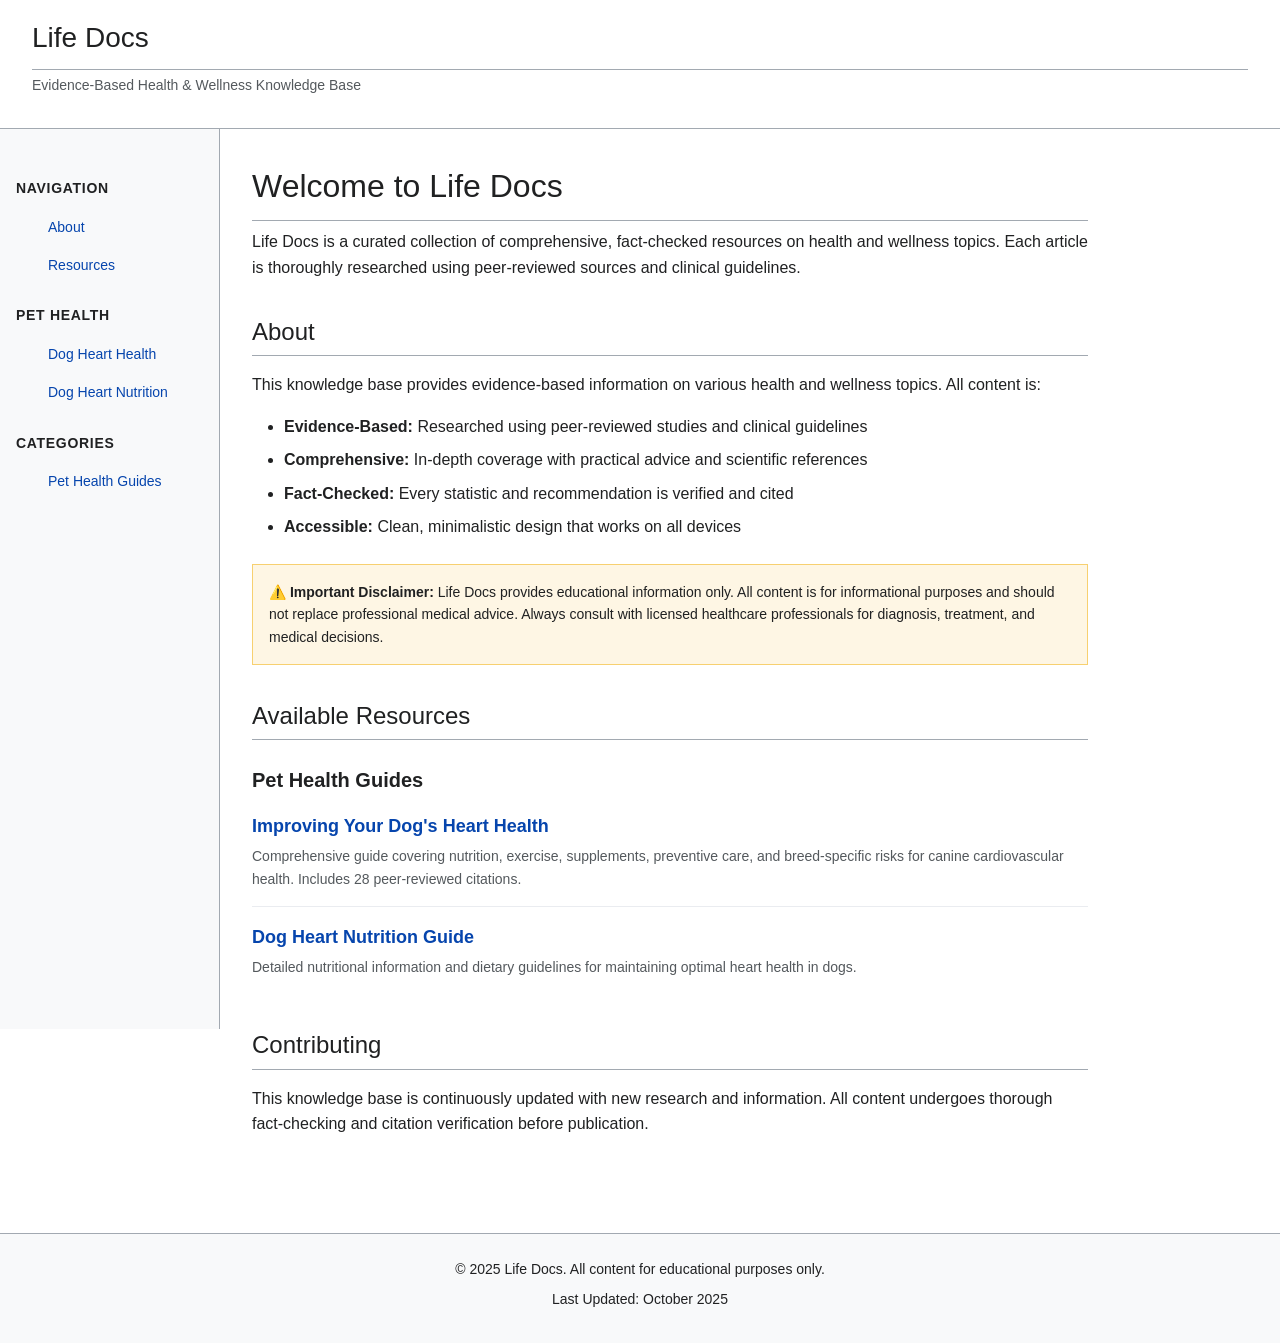
==== commit 6497f9c4: "Implement minimalistic Wikipedia-style black and white design Co-authored-by: coder-bat <43714121+co" ====
--- a/index.html
+++ b/index.html
@@ -9,213 +9,82 @@
 <body>
     <header>
         <div class="header-content">
-            <h1>📚 Life Docs</h1>
+            <h1>Life Docs</h1>
             <p class="tagline">Evidence-Based Health & Wellness Knowledge Base</p>
         </div>
     </header>
 
-    <nav class="main-nav">
-        <a href="#home" class="active">Home</a>
-        <a href="#pet-health">Pet Health</a>
-        <a href="#about">About</a>
-    </nav>
+    <div class="container">
+        <aside class="sidebar">
+            <h3>Navigation</h3>
+            <ul>
+                <li><a href="#about">About</a></li>
+                <li><a href="#resources">Resources</a></li>
+            </ul>
 
-    <main>
-        <section id="home" class="hero">
-            <div class="hero-content">
-                <h2>Welcome to Life Docs</h2>
-                <p>A curated collection of comprehensive, fact-checked resources on health and wellness topics. Each article is thoroughly researched using peer-reviewed sources and clinical guidelines.</p>
-            </div>
-        </section>
+            <h3>Pet Health</h3>
+            <ul>
+                <li><a href="dog-heart-health/index.html">Dog Heart Health</a></li>
+                <li><a href="dog-heart-nutrition/index.html">Dog Heart Nutrition</a></li>
+            </ul>
 
-        <section id="pet-health" class="content-section">
-            <h2>🐾 Pet Health</h2>
-            <p class="section-intro">Evidence-based guides for keeping your pets healthy and happy.</p>
+            <h3>Categories</h3>
+            <ul>
+                <li><a href="#pet-health">Pet Health Guides</a></li>
+            </ul>
+        </aside>
+
+        <main>
+            <h1>Welcome to Life Docs</h1>
             
-            <div class="wiki-grid">
-                <article class="wiki-card featured">
-                    <div class="card-header">
-                        <span class="category-badge pet-health">Pet Health</span>
-                        <span class="status-badge complete">Complete</span>
-                    </div>
-                    <h3>🐕 Improving Your Dog's Heart Health</h3>
-                    <p class="card-description">
-                        Comprehensive, evidence-based guide covering nutrition, exercise, supplements, preventive care, and breed-specific risks for canine cardiovascular health.
-                    </p>
-                    
-                    <div class="card-stats">
-                        <div class="stat">
-                            <span class="stat-label">Sections</span>
-                            <span class="stat-value">10</span>
-                        </div>
-                        <div class="stat">
-                            <span class="stat-label">Citations</span>
-                            <span class="stat-value">28</span>
-                        </div>
-                        <div class="stat">
-                            <span class="stat-label">Breeds Covered</span>
-                            <span class="stat-value">14</span>
-                        </div>
-                    </div>
+            <p>Life Docs is a curated collection of comprehensive, fact-checked resources on health and wellness topics. Each article is thoroughly researched using peer-reviewed sources and clinical guidelines.</p>
 
-                    <div class="card-highlights">
-                        <h4>Key Topics:</h4>
-                        <ul>
-                            <li>Heart rate norms by breed/size with cardiac biomarker reference values</li>
-                            <li>Australian-specific data: heartworm endemic status, heat stress, ANZCVS resources</li>
-                            <li>FDA grain-free diet investigation findings</li>
-                            <li>Evidence-based supplement recommendations (Omega-3, CoQ10, Taurine, L-Carnitine)</li>
-                            <li>Age-specific exercise guidelines</li>
-                            <li>Warning signs and home monitoring</li>
-                            <li>Breed-specific risk factors and screening protocols with prevalence data</li>
-                        </ul>
-                    </div>
+            <h2 id="about">About</h2>
+            
+            <p>This knowledge base provides evidence-based information on various health and wellness topics. All content is:</p>
+            
+            <ul>
+                <li><strong>Evidence-Based:</strong> Researched using peer-reviewed studies and clinical guidelines</li>
+                <li><strong>Comprehensive:</strong> In-depth coverage with practical advice and scientific references</li>
+                <li><strong>Fact-Checked:</strong> Every statistic and recommendation is verified and cited</li>
+                <li><strong>Accessible:</strong> Clean, minimalistic design that works on all devices</li>
+            </ul>
 
-                    <div class="card-sources">
-                        <h4>Research Sources:</h4>
-                        <div class="source-tags">
-                            <span class="source-tag">JAVMA</span>
-                            <span class="source-tag">JVIM</span>
-                            <span class="source-tag">PLOS ONE</span>
-                            <span class="source-tag">FDA</span>
-                            <span class="source-tag">ACVIM</span>
-                            <span class="source-tag">ESVC</span>
-                            <span class="source-tag">AVA</span>
-                            <span class="source-tag">ANZCVS</span>
-                            <span class="source-tag">APVMA</span>
-                            <span class="source-tag">WSAVA</span>
-                        </div>
-                    </div>
-
-                    <div class="card-actions">
-                        <a href="dog-heart-health/index.html" class="btn btn-primary">Read Full Guide</a>
-                        <a href="dog-heart-health/RESEARCH_SUMMARY.md" class="btn btn-secondary">View Research Summary</a>
-                    </div>
-                </article>
-
-                <!-- Placeholder cards for future content -->
-                <article class="wiki-card placeholder">
-                    <div class="card-header">
-                        <span class="category-badge pet-health">Pet Health</span>
-                        <span class="status-badge upcoming">Coming Soon</span>
-                    </div>
-                    <h3>🐱 Feline Wellness Guide</h3>
-                    <p class="card-description">
-                        Comprehensive guide to cat health, nutrition, and preventive care.
-                    </p>
-                    <div class="card-actions">
-                        <button class="btn btn-disabled" disabled>Coming Soon</button>
-                    </div>
-                </article>
-
-                <article class="wiki-card placeholder">
-                    <div class="card-header">
-                        <span class="category-badge pet-health">Pet Health</span>
-                        <span class="status-badge upcoming">Coming Soon</span>
-                    </div>
-                    <h3>🦜 Avian Health Essentials</h3>
-                    <p class="card-description">
-                        Evidence-based care guide for pet birds and avian health management.
-                    </p>
-                    <div class="card-actions">
-                        <button class="btn btn-disabled" disabled>Coming Soon</button>
-                    </div>
-                </article>
-            </div>
-        </section>
-
-        <section id="about" class="content-section about-section">
-            <h2>About Life Docs</h2>
-            
-            <div class="about-grid">
-                <div class="about-card">
-                    <div class="about-icon">🔬</div>
-                    <h3>Evidence-Based</h3>
-                    <p>All content is thoroughly researched using peer-reviewed studies, clinical guidelines, and authoritative sources. No placeholders or unverified information.</p>
-                </div>
-
-                <div class="about-card">
-                    <div class="about-icon">📖</div>
-                    <h3>Comprehensive</h3>
-                    <p>Each guide provides in-depth coverage of topics, including background, practical advice, and scientific references for further reading.</p>
-                </div>
-
-                <div class="about-card">
-                    <div class="about-icon">✅</div>
-                    <h3>Fact-Checked</h3>
-                    <p>Every statistic, dosage, and recommendation is verified against authoritative sources and properly cited for transparency.</p>
-                </div>
-
-                <div class="about-card">
-                    <div class="about-icon">🎯</div>
-                    <h3>Practical</h3>
-                    <p>Information is presented in a clear, actionable format with specific guidelines, dosages, and recommendations you can use.</p>
-                </div>
-
-                <div class="about-card">
-                    <div class="about-icon">🌐</div>
-                    <h3>Accessible</h3>
-                    <p>Clean, minimalistic design works on all devices. Content is available offline and optimized for printing.</p>
-                </div>
-
-                <div class="about-card">
-                    <div class="about-icon">⚖️</div>
-                    <h3>Responsible</h3>
-                    <p>Clear medical disclaimers and guidance to consult healthcare professionals for medical decisions.</p>
-                </div>
+            <div class="disclaimer">
+                <strong>⚠️ Important Disclaimer:</strong> Life Docs provides educational information only. All content is for informational purposes and should not replace professional medical advice. Always consult with licensed healthcare professionals for diagnosis, treatment, and medical decisions.
             </div>
 
-            <div class="about-disclaimer">
-                <h3>⚠️ Important Disclaimer</h3>
-                <p>Life Docs provides educational information only. All content is for informational purposes and should not replace professional medical advice. Always consult with licensed healthcare professionals for diagnosis, treatment, and medical decisions. Emergency situations require immediate professional care.</p>
-            </div>
-        </section>
+            <h2 id="resources">Available Resources</h2>
 
-        <section class="stats-section">
-            <h2>Knowledge Base Statistics</h2>
-            <div class="stats-grid">
-                <div class="stat-card">
-                    <div class="stat-number">1</div>
-                    <div class="stat-label">Complete Guides</div>
-                </div>
-                <div class="stat-card">
-                    <div class="stat-number">8</div>
-                    <div class="stat-label">Peer-Reviewed Citations</div>
-                </div>
-                <div class="stat-card">
-                    <div class="stat-number">1,651+</div>
-                    <div class="stat-label">Lines of Content</div>
-                </div>
-                <div class="stat-card">
-                    <div class="stat-number">100%</div>
-                    <div class="stat-label">Fact-Checked</div>
-                </div>
-            </div>
-        </section>
-    </main>
+            <h3 id="pet-health">Pet Health Guides</h3>
+
+            <ul class="resource-list">
+                <li>
+                    <div class="resource-title">
+                        <a href="dog-heart-health/index.html">Improving Your Dog's Heart Health</a>
+                    </div>
+                    <div class="resource-description">
+                        Comprehensive guide covering nutrition, exercise, supplements, preventive care, and breed-specific risks for canine cardiovascular health. Includes 28 peer-reviewed citations.
+                    </div>
+                </li>
+                <li>
+                    <div class="resource-title">
+                        <a href="dog-heart-nutrition/index.html">Dog Heart Nutrition Guide</a>
+                    </div>
+                    <div class="resource-description">
+                        Detailed nutritional information and dietary guidelines for maintaining optimal heart health in dogs.
+                    </div>
+                </li>
+            </ul>
+
+            <h2>Contributing</h2>
+            
+            <p>This knowledge base is continuously updated with new research and information. All content undergoes thorough fact-checking and citation verification before publication.</p>
+        </main>
+    </div>
 
     <footer>
         <div class="footer-content">
-            <div class="footer-section">
-                <h4>Life Docs</h4>
-                <p>Evidence-based health and wellness knowledge base</p>
-            </div>
-            <div class="footer-section">
-                <h4>Categories</h4>
-                <ul>
-                    <li><a href="#pet-health">Pet Health</a></li>
-                    <li><a href="#about">About</a></li>
-                </ul>
-            </div>
-            <div class="footer-section">
-                <h4>Resources</h4>
-                <ul>
-                    <li><a href="dog-heart-health/index.html">Dog Heart Health Guide</a></li>
-                    <li><a href="dog-heart-health/RESEARCH_SUMMARY.md">Research Summaries</a></li>
-                </ul>
-            </div>
-        </div>
-        <div class="footer-bottom">
             <p>&copy; 2025 Life Docs. All content for educational purposes only.</p>
             <p>Last Updated: October 2025</p>
         </div>
--- a/wiki-styles.css
+++ b/wiki-styles.css
@@ -6,21 +6,15 @@
 }
 
 :root {
-    --primary-color: #2563eb;
-    --primary-dark: #1e40af;
-    --secondary-color: #7c3aed;
-    --accent-color: #10b981;
-    --warning-color: #f59e0b;
-    --danger-color: #ef4444;
-    --text-color: #1f2937;
-    --text-light: #6b7280;
-    --bg-color: #f9fafb;
-    --white: #ffffff;
-    --border-color: #e5e7eb;
-    --shadow-sm: 0 1px 2px 0 rgba(0, 0, 0, 0.05);
-    --shadow-md: 0 4px 6px -1px rgba(0, 0, 0, 0.1);
-    --shadow-lg: 0 10px 15px -3px rgba(0, 0, 0, 0.1);
-    --shadow-xl: 0 20px 25px -5px rgba(0, 0, 0, 0.1);
+    --primary-color: #000000;
+    --text-color: #202122;
+    --text-light: #54595d;
+    --bg-color: #ffffff;
+    --sidebar-bg: #f8f9fa;
+    --border-color: #a2a9b1;
+    --link-color: #0645ad;
+    --link-visited: #0b0080;
+    --link-hover: #0645ad;
 }
 
 body {
@@ -33,587 +27,237 @@
 
 /* Header */
 header {
-    background: linear-gradient(135deg, var(--primary-color), var(--secondary-color));
-    color: var(--white);
-    padding: 3rem 2rem;
-    text-align: center;
-    box-shadow: var(--shadow-lg);
+    background-color: var(--bg-color);
+    border-bottom: 1px solid var(--border-color);
+    padding: 1rem 2rem;
 }
 
 .header-content h1 {
-    font-size: 3rem;
-    margin-bottom: 0.5rem;
-    font-weight: 700;
+    font-size: 1.75rem;
+    font-weight: 400;
+    color: var(--text-color);
+    margin-bottom: 0;
 }
 
 .tagline {
-    font-size: 1.25rem;
-    opacity: 0.95;
-    font-weight: 300;
-}
-
-/* Navigation */
-.main-nav {
-    background-color: var(--white);
-    padding: 0;
-    box-shadow: var(--shadow-md);
+    font-size: 0.875rem;
+    color: var(--text-light);
+    font-weight: 400;
+    margin-top: 0.25rem;
+}
+
+/* Container for layout */
+.container {
+    display: flex;
+    max-width: 1400px;
+    margin: 0 auto;
+}
+
+/* Sidebar Navigation */
+.sidebar {
+    width: 220px;
+    background-color: var(--sidebar-bg);
+    border-right: 1px solid var(--border-color);
+    padding: 1.5rem 1rem;
     position: sticky;
     top: 0;
-    z-index: 100;
-    display: flex;
-    justify-content: center;
-    border-bottom: 2px solid var(--border-color);
-}
-
-.main-nav a {
-    color: var(--text-color);
+    height: 100vh;
+    overflow-y: auto;
+}
+
+.sidebar h3 {
+    font-size: 0.875rem;
+    font-weight: 600;
+    color: var(--text-color);
+    margin-bottom: 0.75rem;
+    text-transform: uppercase;
+    letter-spacing: 0.05em;
+}
+
+.sidebar ul {
+    list-style: none;
+    padding: 0;
+    margin-bottom: 1.5rem;
+}
+
+.sidebar li {
+    margin-bottom: 0.5rem;
+}
+
+.sidebar a {
+    color: var(--link-color);
     text-decoration: none;
-    padding: 1rem 2rem;
-    border-bottom: 3px solid transparent;
-    transition: all 0.3s ease;
-    font-weight: 500;
-}
-
-.main-nav a:hover,
-.main-nav a.active {
-    color: var(--primary-color);
-    border-bottom-color: var(--primary-color);
-    background-color: rgba(37, 99, 235, 0.05);
+    font-size: 0.875rem;
+    display: block;
+    padding: 0.25rem 0;
+}
+
+.sidebar a:visited {
+    color: var(--link-visited);
+}
+
+.sidebar a:hover {
+    text-decoration: underline;
 }
 
 /* Main Content */
 main {
-    max-width: 1400px;
-    margin: 0 auto;
-    padding: 0;
-}
-
-/* Hero Section */
-.hero {
-    background: linear-gradient(135deg, rgba(37, 99, 235, 0.05), rgba(124, 58, 237, 0.05));
-    padding: 4rem 2rem;
-    text-align: center;
+    flex: 1;
+    padding: 2rem;
+    max-width: 900px;
+}
+
+/* Content Typography */
+h1 {
+    font-size: 2rem;
+    font-weight: 400;
+    color: var(--text-color);
+    margin-bottom: 0.5rem;
     border-bottom: 1px solid var(--border-color);
-}
-
-.hero-content h2 {
-    font-size: 2.5rem;
-    color: var(--text-color);
-    margin-bottom: 1rem;
-}
-
-.hero-content p {
+    padding-bottom: 0.5rem;
+}
+
+h2 {
+    font-size: 1.5rem;
+    font-weight: 400;
+    color: var(--text-color);
+    margin-top: 2rem;
+    margin-bottom: 1rem;
+    border-bottom: 1px solid var(--border-color);
+    padding-bottom: 0.25rem;
+}
+
+h3 {
     font-size: 1.25rem;
-    color: var(--text-light);
-    max-width: 800px;
-    margin: 0 auto;
-}
-
-/* Content Sections */
-.content-section {
-    padding: 4rem 2rem;
-    background-color: var(--white);
-    margin-bottom: 2rem;
-}
-
-.content-section h2 {
-    font-size: 2.5rem;
-    color: var(--text-color);
-    margin-bottom: 1rem;
-    text-align: center;
-}
-
-.section-intro {
-    text-align: center;
-    font-size: 1.125rem;
-    color: var(--text-light);
-    margin-bottom: 3rem;
-    max-width: 800px;
-    margin-left: auto;
-    margin-right: auto;
-}
-
-/* Wiki Grid */
-.wiki-grid {
-    display: grid;
-    grid-template-columns: repeat(auto-fit, minmax(350px, 1fr));
-    gap: 2rem;
-    max-width: 1200px;
-    margin: 0 auto;
-}
-
-/* Wiki Cards */
-.wiki-card {
-    background-color: var(--white);
-    border: 2px solid var(--border-color);
-    border-radius: 12px;
-    padding: 2rem;
-    transition: all 0.3s ease;
-    box-shadow: var(--shadow-sm);
-    display: flex;
-    flex-direction: column;
-}
-
-.wiki-card:hover {
-    transform: translateY(-5px);
-    box-shadow: var(--shadow-xl);
-    border-color: var(--primary-color);
-}
-
-.wiki-card.featured {
-    border-color: var(--primary-color);
-    border-width: 3px;
-    background: linear-gradient(to bottom, var(--white), rgba(37, 99, 235, 0.02));
-}
-
-.wiki-card.placeholder {
-    opacity: 0.7;
-    border-style: dashed;
-}
-
-.wiki-card.placeholder:hover {
-    transform: none;
-}
-
-/* Card Header */
-.card-header {
-    display: flex;
-    gap: 0.5rem;
-    margin-bottom: 1rem;
-    flex-wrap: wrap;
-}
-
-.category-badge,
-.status-badge {
-    display: inline-block;
-    padding: 0.25rem 0.75rem;
-    border-radius: 9999px;
-    font-size: 0.75rem;
-    font-weight: 600;
-    text-transform: uppercase;
-    letter-spacing: 0.05em;
-}
-
-.category-badge.pet-health {
-    background-color: rgba(16, 185, 129, 0.1);
-    color: #059669;
-}
-
-.status-badge.complete {
-    background-color: rgba(16, 185, 129, 0.1);
-    color: #059669;
-}
-
-.status-badge.upcoming {
-    background-color: rgba(245, 158, 11, 0.1);
-    color: #d97706;
-}
-
-/* Card Content */
-.wiki-card h3 {
-    font-size: 1.5rem;
-    color: var(--text-color);
-    margin-bottom: 1rem;
-}
-
-.card-description {
-    color: var(--text-light);
-    margin-bottom: 1.5rem;
+    font-weight: 600;
+    color: var(--text-color);
+    margin-top: 1.5rem;
+    margin-bottom: 0.75rem;
+}
+
+p {
+    margin-bottom: 1rem;
     line-height: 1.6;
-}
-
-/* Card Stats */
-.card-stats {
-    display: grid;
-    grid-template-columns: repeat(3, 1fr);
-    gap: 1rem;
-    margin-bottom: 1.5rem;
-    padding: 1rem;
-    background-color: rgba(37, 99, 235, 0.05);
-    border-radius: 8px;
-}
-
-.stat {
-    text-align: center;
-}
-
-.stat-label {
-    display: block;
-    font-size: 0.75rem;
-    color: var(--text-light);
-    text-transform: uppercase;
-    letter-spacing: 0.05em;
-    margin-bottom: 0.25rem;
-}
-
-.stat-value {
-    display: block;
-    font-size: 1.5rem;
-    font-weight: 700;
-    color: var(--primary-color);
-}
-
-/* Card Highlights */
-.card-highlights {
-    margin-bottom: 1.5rem;
-}
-
-.card-highlights h4 {
-    font-size: 0.875rem;
-    color: var(--text-color);
-    margin-bottom: 0.5rem;
-    text-transform: uppercase;
-    letter-spacing: 0.05em;
-}
-
-.card-highlights ul {
+    color: var(--text-color);
+}
+
+a {
+    color: var(--link-color);
+    text-decoration: none;
+}
+
+a:visited {
+    color: var(--link-visited);
+}
+
+a:hover {
+    text-decoration: underline;
+}
+
+ul, ol {
+    margin-left: 2rem;
+    margin-bottom: 1rem;
+}
+
+li {
+    margin-bottom: 0.5rem;
+}
+
+/* Resource Links */
+.resource-list {
     list-style: none;
     padding: 0;
-}
-
-.card-highlights li {
-    padding: 0.5rem 0;
-    padding-left: 1.5rem;
-    position: relative;
+    margin: 1rem 0;
+}
+
+.resource-list li {
+    margin-bottom: 1rem;
+    padding-bottom: 1rem;
+    border-bottom: 1px solid #eaecf0;
+}
+
+.resource-list li:last-child {
+    border-bottom: none;
+}
+
+.resource-title {
+    font-size: 1.125rem;
+    font-weight: 600;
+    margin-bottom: 0.25rem;
+}
+
+.resource-description {
+    font-size: 0.875rem;
     color: var(--text-light);
-    font-size: 0.875rem;
-}
-
-.card-highlights li::before {
-    content: "✓";
-    position: absolute;
-    left: 0;
-    color: var(--accent-color);
-    font-weight: 700;
-}
-
-/* Card Sources */
-.card-sources {
-    margin-bottom: 1.5rem;
-}
-
-.card-sources h4 {
-    font-size: 0.875rem;
-    color: var(--text-color);
-    margin-bottom: 0.5rem;
-    text-transform: uppercase;
-    letter-spacing: 0.05em;
-}
-
-.source-tags {
-    display: flex;
-    flex-wrap: wrap;
-    gap: 0.5rem;
-}
-
-.source-tag {
-    display: inline-block;
-    padding: 0.25rem 0.625rem;
-    background-color: rgba(124, 58, 237, 0.1);
-    color: var(--secondary-color);
-    border-radius: 4px;
-    font-size: 0.75rem;
-    font-weight: 600;
-}
-
-/* Card Actions */
-.card-actions {
-    display: flex;
-    gap: 1rem;
-    margin-top: auto;
-    padding-top: 1rem;
-}
-
-.btn {
-    flex: 1;
-    padding: 0.75rem 1.5rem;
-    border-radius: 8px;
-    text-decoration: none;
-    text-align: center;
-    font-weight: 600;
-    transition: all 0.3s ease;
-    border: none;
-    cursor: pointer;
-    font-size: 0.875rem;
-}
-
-.btn-primary {
-    background-color: var(--primary-color);
-    color: var(--white);
-}
-
-.btn-primary:hover {
-    background-color: var(--primary-dark);
-    transform: translateY(-2px);
-    box-shadow: var(--shadow-md);
-}
-
-.btn-secondary {
-    background-color: transparent;
-    color: var(--primary-color);
-    border: 2px solid var(--primary-color);
-}
-
-.btn-secondary:hover {
-    background-color: var(--primary-color);
-    color: var(--white);
-}
-
-.btn-disabled {
-    background-color: var(--border-color);
-    color: var(--text-light);
-    cursor: not-allowed;
-}
-
-/* About Section */
-.about-section {
-    background: linear-gradient(135deg, rgba(37, 99, 235, 0.02), rgba(124, 58, 237, 0.02));
-}
-
-.about-grid {
-    display: grid;
-    grid-template-columns: repeat(auto-fit, minmax(300px, 1fr));
-    gap: 2rem;
-    max-width: 1200px;
-    margin: 2rem auto;
-}
-
-.about-card {
-    background-color: var(--white);
-    padding: 2rem;
-    border-radius: 12px;
-    text-align: center;
-    box-shadow: var(--shadow-md);
-    transition: all 0.3s ease;
-}
-
-.about-card:hover {
-    transform: translateY(-5px);
-    box-shadow: var(--shadow-xl);
-}
-
-.about-icon {
-    font-size: 3rem;
-    margin-bottom: 1rem;
-}
-
-.about-card h3 {
-    font-size: 1.25rem;
-    color: var(--text-color);
-    margin-bottom: 0.75rem;
-}
-
-.about-card p {
-    color: var(--text-light);
-    line-height: 1.6;
-}
-
-.about-disclaimer {
-    max-width: 900px;
-    margin: 3rem auto 0;
-    padding: 2rem;
-    background-color: rgba(245, 158, 11, 0.1);
-    border-left: 4px solid var(--warning-color);
-    border-radius: 8px;
-}
-
-.about-disclaimer h3 {
-    color: var(--warning-color);
-    margin-bottom: 1rem;
-}
-
-.about-disclaimer p {
-    color: var(--text-color);
-    line-height: 1.6;
-}
-
-/* Stats Section */
-.stats-section {
-    padding: 4rem 2rem;
-    background: linear-gradient(135deg, var(--primary-color), var(--secondary-color));
-    color: var(--white);
-    text-align: center;
-}
-
-.stats-section h2 {
-    color: var(--white);
-    margin-bottom: 2rem;
-}
-
-.stats-grid {
-    display: grid;
-    grid-template-columns: repeat(auto-fit, minmax(200px, 1fr));
-    gap: 2rem;
-    max-width: 1000px;
-    margin: 0 auto;
-}
-
-.stat-card {
-    background-color: rgba(255, 255, 255, 0.1);
-    padding: 2rem;
-    border-radius: 12px;
-    backdrop-filter: blur(10px);
-    transition: all 0.3s ease;
-}
-
-.stat-card:hover {
-    background-color: rgba(255, 255, 255, 0.2);
-    transform: translateY(-5px);
-}
-
-.stat-number {
-    font-size: 3rem;
-    font-weight: 700;
-    margin-bottom: 0.5rem;
-}
-
-.stat-label {
-    font-size: 1rem;
-    opacity: 0.9;
+}
+
+/* Disclaimer Box */
+.disclaimer {
+    background-color: #fef6e4;
+    border: 1px solid #f7d070;
+    padding: 1rem;
+    margin: 1.5rem 0;
+    font-size: 0.875rem;
+}
+
+.disclaimer strong {
+    font-weight: 600;
 }
 
 /* Footer */
 footer {
-    background-color: var(--text-color);
-    color: var(--white);
-    padding: 3rem 2rem 1rem;
+    background-color: var(--sidebar-bg);
+    border-top: 1px solid var(--border-color);
+    padding: 1.5rem 2rem;
+    margin-top: 3rem;
 }
 
 .footer-content {
-    display: grid;
-    grid-template-columns: repeat(auto-fit, minmax(250px, 1fr));
-    gap: 2rem;
-    max-width: 1200px;
-    margin: 0 auto 2rem;
-}
-
-.footer-section h4 {
-    font-size: 1.125rem;
-    margin-bottom: 1rem;
-    color: var(--white);
-}
-
-.footer-section p {
-    color: rgba(255, 255, 255, 0.7);
-    line-height: 1.6;
-}
-
-.footer-section ul {
-    list-style: none;
-    padding: 0;
-}
-
-.footer-section li {
-    margin-bottom: 0.5rem;
-}
-
-.footer-section a {
-    color: rgba(255, 255, 255, 0.7);
-    text-decoration: none;
-    transition: color 0.3s ease;
-}
-
-.footer-section a:hover {
-    color: var(--white);
-}
-
-.footer-bottom {
+    max-width: 900px;
+    margin: 0 auto;
+    font-size: 0.875rem;
+    color: var(--text-light);
     text-align: center;
-    padding-top: 2rem;
-    border-top: 1px solid rgba(255, 255, 255, 0.1);
-}
-
-.footer-bottom p {
-    color: rgba(255, 255, 255, 0.5);
-    font-size: 0.875rem;
+}
+
+.footer-content p {
     margin-bottom: 0.5rem;
 }
 
 /* Responsive Design */
 @media (max-width: 768px) {
-    .header-content h1 {
-        font-size: 2rem;
-    }
-
-    .tagline {
-        font-size: 1rem;
-    }
-
-    .main-nav {
+    .container {
         flex-direction: column;
     }
 
-    .main-nav a {
-        text-align: center;
+    .sidebar {
+        width: 100%;
+        height: auto;
+        position: static;
+        border-right: none;
         border-bottom: 1px solid var(--border-color);
     }
 
-    .hero-content h2 {
-        font-size: 2rem;
-    }
-
-    .hero-content p {
-        font-size: 1rem;
-    }
-
-    .content-section {
-        padding: 2rem 1rem;
-    }
-
-    .content-section h2 {
-        font-size: 2rem;
-    }
-
-    .wiki-grid {
-        grid-template-columns: 1fr;
-    }
-
-    .card-stats {
-        grid-template-columns: 1fr;
-    }
-
-    .card-actions {
-        flex-direction: column;
-    }
-
-    .about-grid {
-        grid-template-columns: 1fr;
-    }
-
-    .stats-grid {
-        grid-template-columns: repeat(2, 1fr);
-    }
-
-    .footer-content {
-        grid-template-columns: 1fr;
-    }
-}
-
-@media (max-width: 480px) {
-    .header-content h1 {
-        font-size: 1.75rem;
-    }
-
-    .hero {
-        padding: 2rem 1rem;
-    }
-
-    .stats-grid {
-        grid-template-columns: 1fr;
+    main {
+        padding: 1rem;
+    }
+
+    h1 {
+        font-size: 1.5rem;
+    }
+
+    h2 {
+        font-size: 1.25rem;
     }
 }
 
 /* Print Styles */
 @media print {
-    header,
-    .main-nav,
-    footer {
+    .sidebar {
         display: none;
     }
 
-    .wiki-card {
-        page-break-inside: avoid;
-        box-shadow: none;
-        border: 1px solid var(--border-color);
-    }
-}
+    main {
+        max-width: 100%;
+    }
+}
